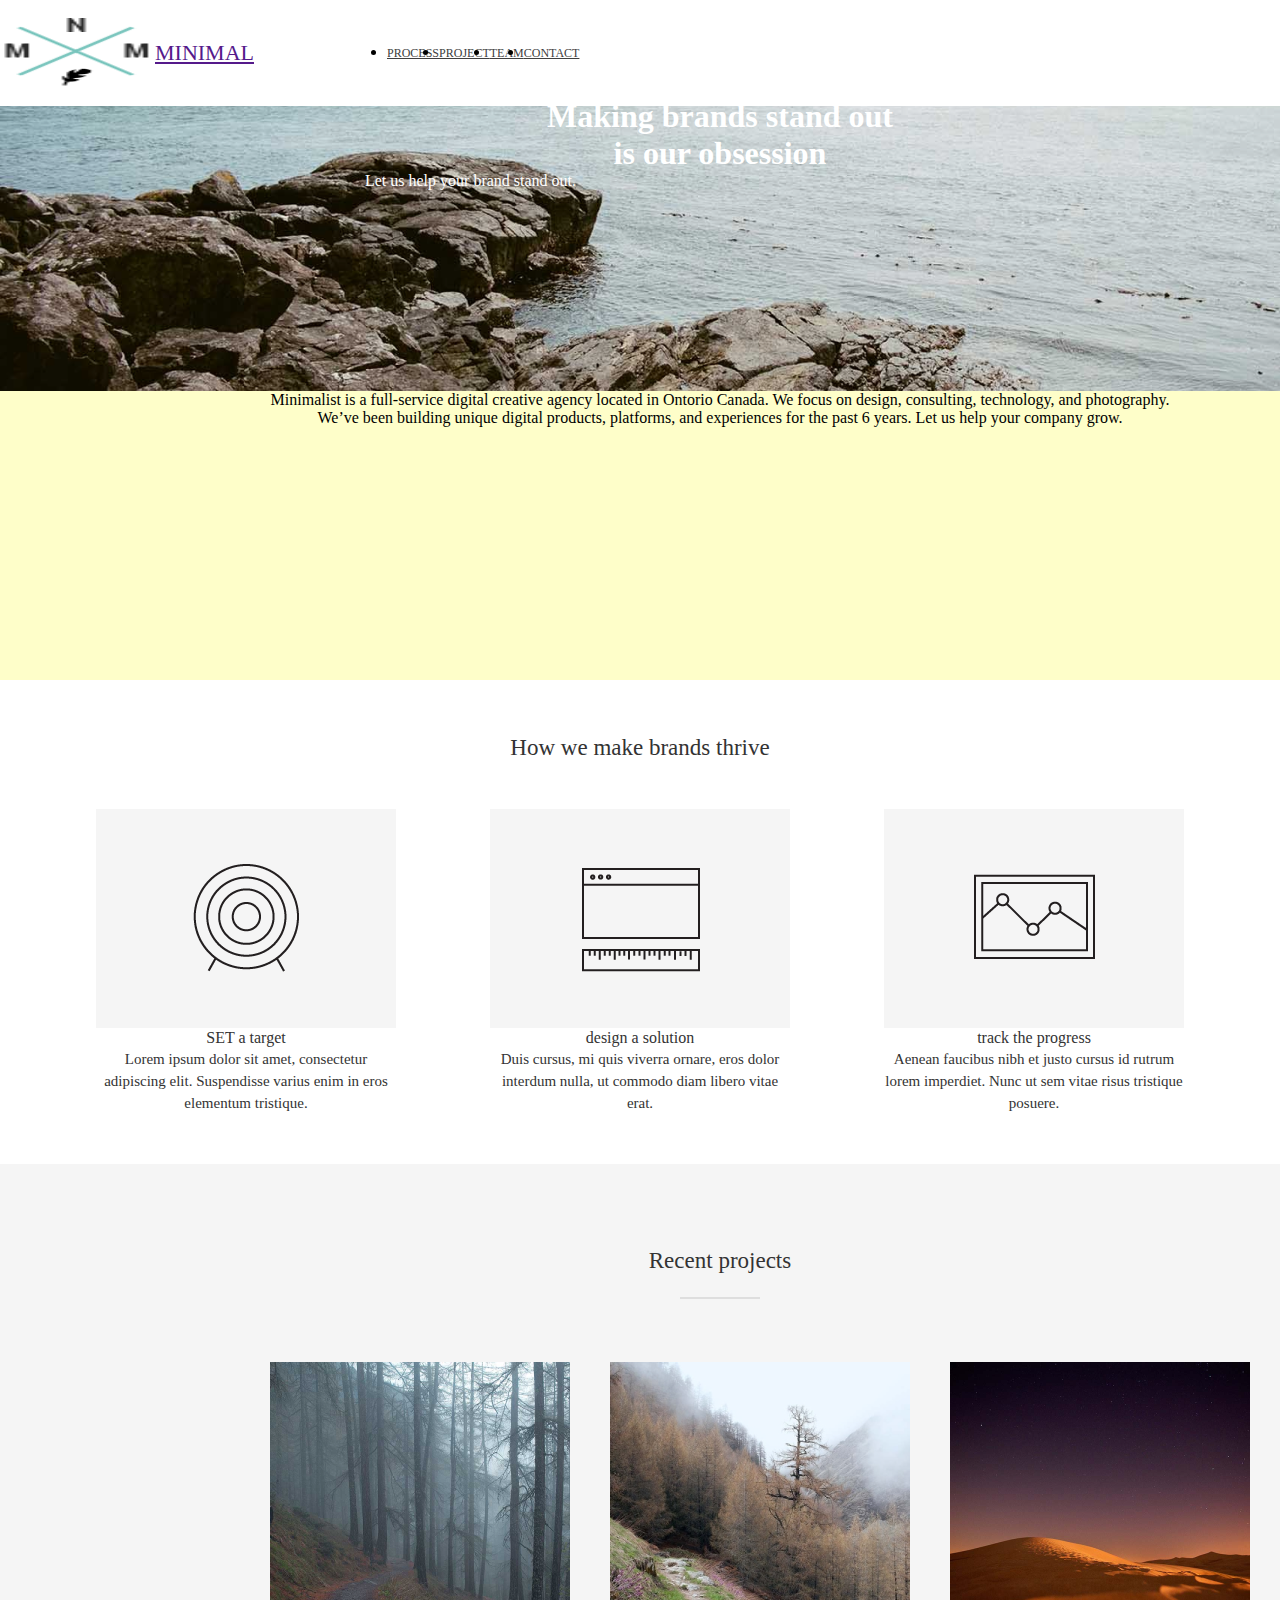
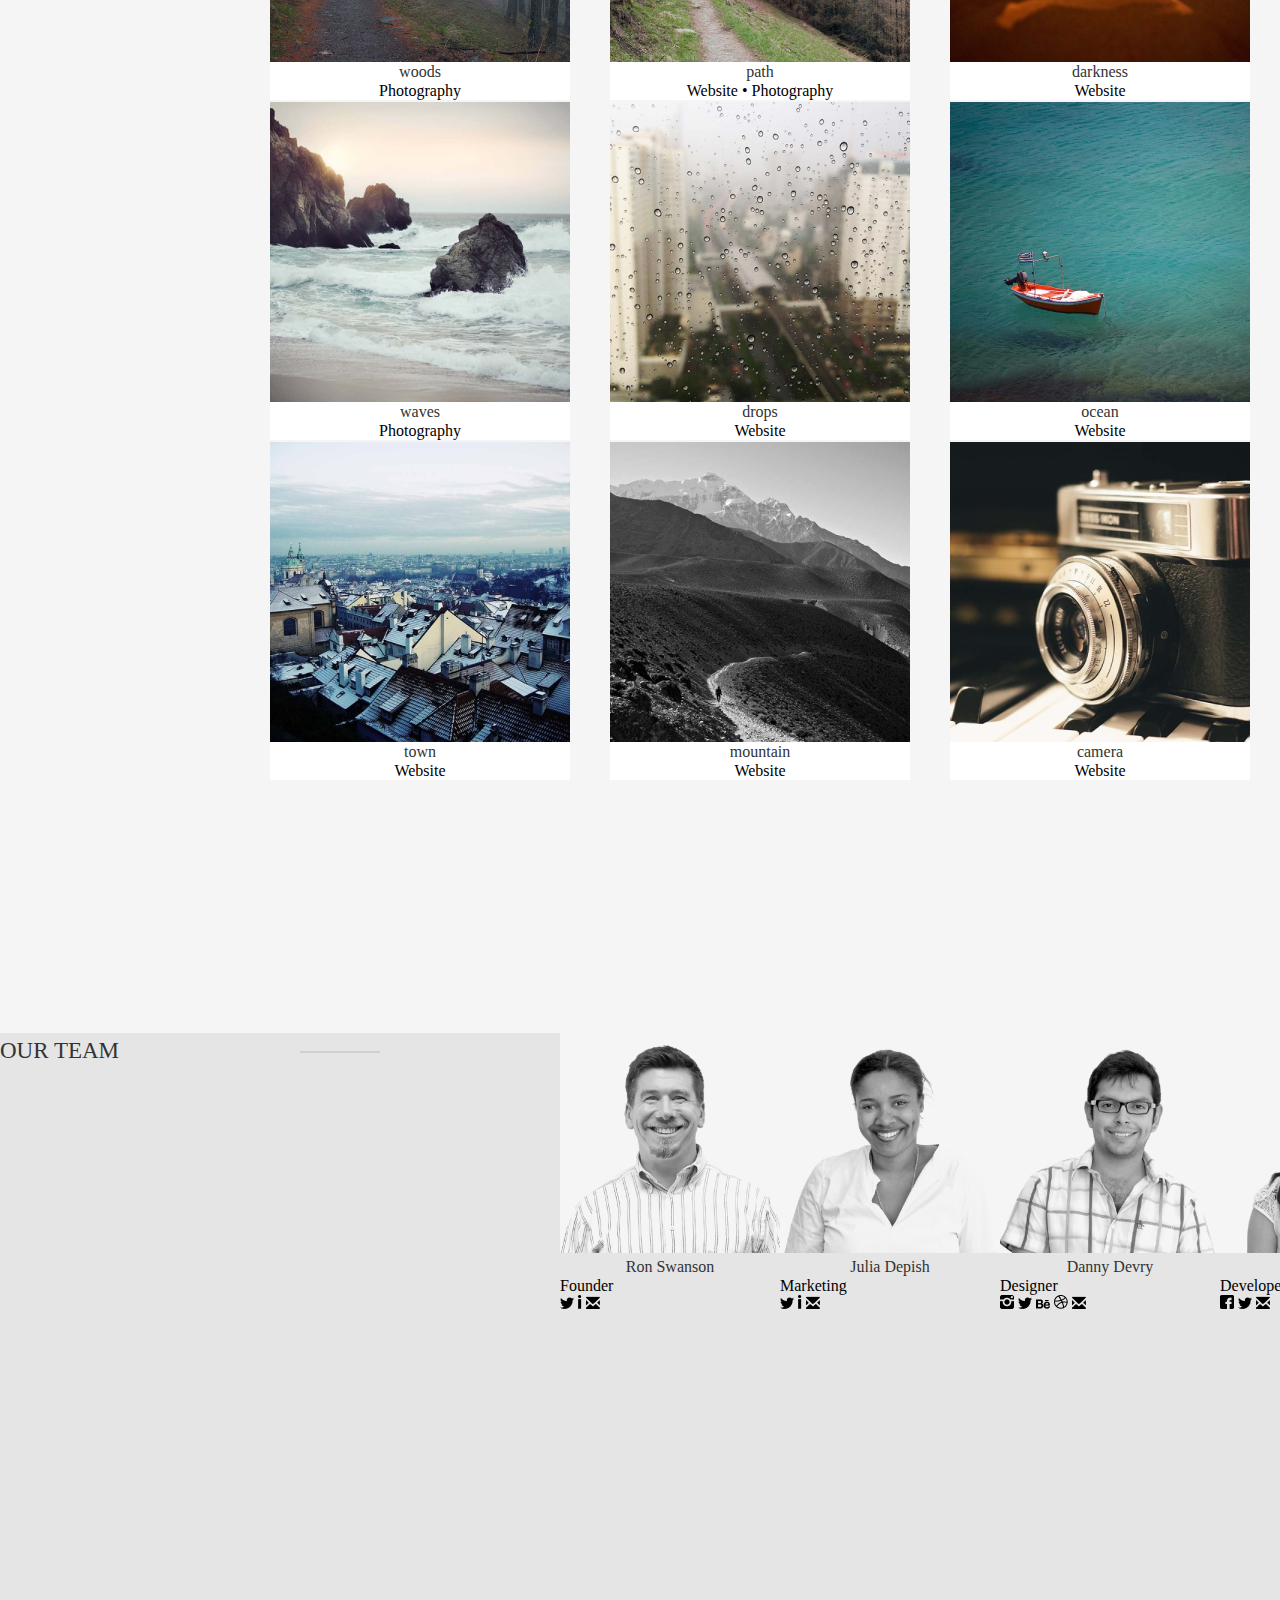
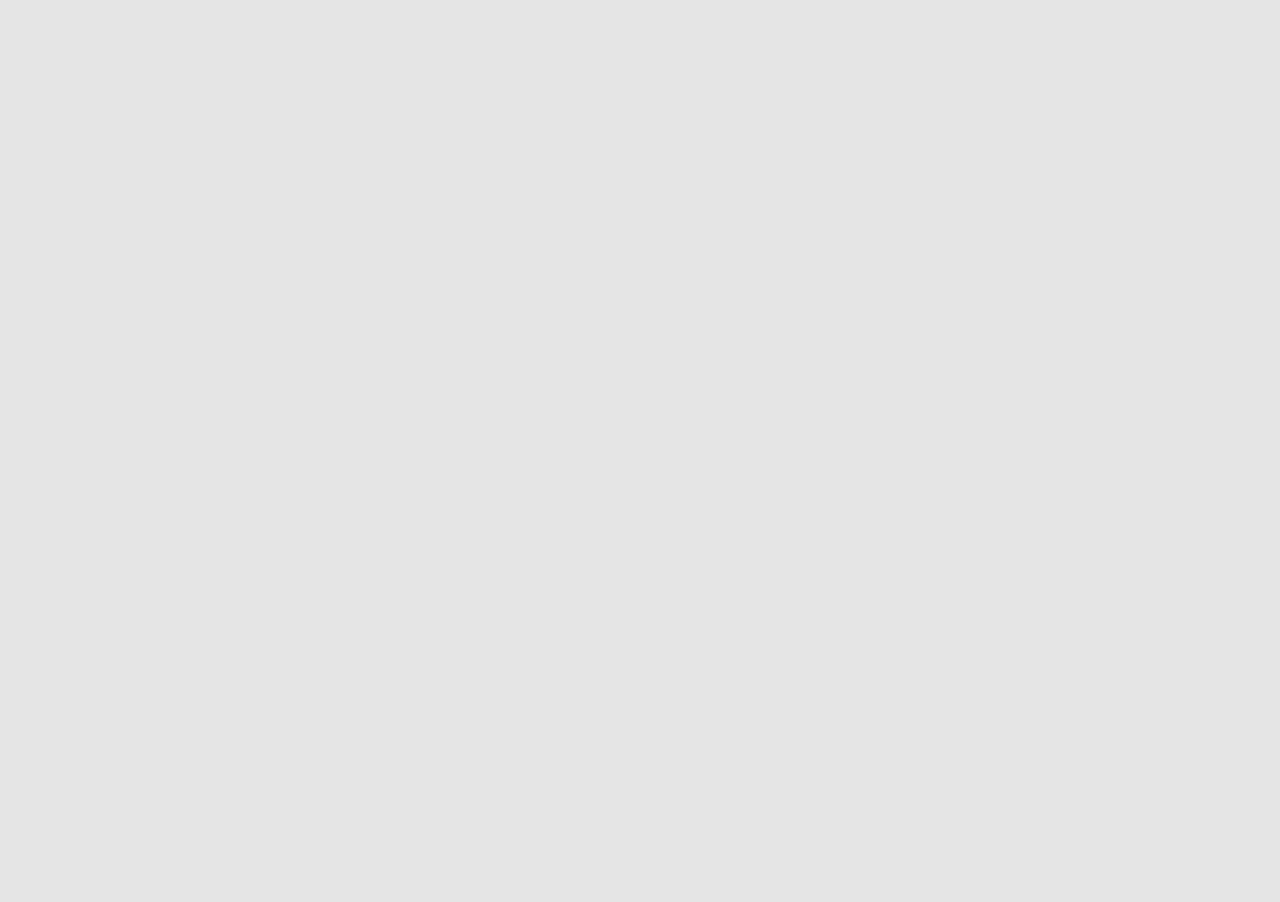
==== index.html @ 154049dd "Мой первый коммит" ====
<!DOCTYPE html>
<html lang="en">

<head>
    <meta charset="UTF-8">
    <meta http-equiv="X-UA-Compatible" content="IE=edge">
    <meta name="viewport" content="width=device-width, initial-scale=1.0">
    <link rel="stylesheet" href="css/style.css">
    <title>MINIMAL</title>
</head>

<body>
    <div class="wrapper">
        <header class="header">
            <div class="header__container container">
                <img src="img/logo.png" alt="logo" class="logo__img">
                <a href="" class="logo__text">
                    MINIMAL
                </a>
                <div class="header__menu menu">
                    <ul class="menu__list">
                        <li class="menu__item">
                            <a href="" class="menu__link">PROCESS</a>
                        </li>
                        <li class="menu__item">
                            <a href="" class="menu__link">PROJECT</a>
                        </li>
                        <li class="menu__item">
                            <a href="" class="menu__link">TEAM</a>
                        </li>
                        <li class="menu__item">
                            <a href="" class="menu__link">CONTACT</a>
                        </li>
                    </ul>
                </div>
            </div>
        </header>
        <!-- <section class="promo">
            <div class="promo__container">
                <h1 class="title">Making brands stand out
                    <br>is our obsession
                </h1>
                <img src="img/main_pic.png" alt="main_pic" class="promo__img">
                <div class="promo_divider"></div>
                <div class="more">
                    Let us help your brand stand out.
                </div>
            </div>
        </section> -->
        <section class="ocean">
            <div class="container">
                <img src="img/main_pic.png" alt="ocean" class="ocean_img">
                <h1 class="ocean_title">Making brands stand out
                    <br>is our obsession</h1>
                <div class="more">
                    Let us help your brand stand out.
                </div>
            </div>
        </section>
        <section class="yellow">
            <div class="yellow_container container">
                <p>
                    <yellow_text>
                        Minimalist is a full-service digital creative agency located in Ontorio Canada. We focus on
                        design, consulting, technology, and photography. We’ve been building unique digital products,
                        platforms, and experiences for the past 6 years. Let us help your company grow.
                    </yellow_text>
                </p>
                <button class="yellow_button">Get in Touch</button>
            </div>
        </section>
        <section class="cooperation">
            <div class="cooperation_container container">
                <h2 class="cooperation_header"> How we make brands thrive</h2>
                <div class="cooperation_wrapper">
                    <div class="cooperation_item">
                        <div class="cooperation_square">
                            <img src="img/screen_2/vector_1.png" alt="1" class="coopeartion_img">
                        </div>
                        <h3 class="cooperation_header">SET a target</h3>
                        <div class="cooperation_descr">Lorem ipsum dolor sit amet, consectetur adipiscing elit.
                            Suspendisse varius enim in eros elementum tristique.</div>
                    </div>
                    <div class="cooperation_item">
                        <div class="cooperation_square">
                            <img src="img/screen_2/vector_2.png" alt="2" class="coopeartion_img">
                        </div>
                        <h3 class="cooperation_header">design a solution</h3>
                        <div class="cooperation_descr">Duis cursus, mi quis viverra ornare, eros dolor interdum nulla,
                            ut commodo diam libero vitae erat.</div>
                    </div>
                    <div class="cooperation_item">
                        <div class="cooperation_square">
                            <img src="img/screen_2/vector_3.png" alt="3" class="coopeartion_img">
                        </div>
                        <h3 class="cooperation_header">track the progress</h3>
                        <div class="cooperation_descr">Aenean faucibus nibh et justo cursus id rutrum lorem imperdiet.
                            Nunc ut sem vitae risus tristique posuere.</div>
                    </div>
                </div>
            </div>
        </section>
        <section class="projects">
            <div class="projects_wrapper">
                <h2 class="projects_h2">Recent projects</h2>
                <div class="projects_divider divider"></div>
                <div class="projects_wrapper_item">
                    <div class="projects_3">
                        <div class="projects_item">
                            <img src="img/screen_3/pic1.png" alt="1" class="projects_img">
                            <div class="projects_text">
                                <h3 class="projects_header">woods</h3>
                                <div class="projects_descr">Photography</div>
                            </div>
                        </div>
                        <div class="projects_item">
                            <img src="img/screen_3/pic2.png" alt="2" class="projects_img">
                            <div class="projects_text">
                                <h3 class="projects_header">path</h3>
                                <div class="projects_descr">Website • Photography</div>
                            </div>
                        </div>
                        <div class="projects_item">
                            <img src="img/screen_3/pic3.png" alt="3" class="projects_img">
                            <div class="projects_text">
                                <h3 class="projects_header">darkness</h3>
                                <div class="projects_descr">Website</div>
                            </div>
                        </div>
                    </div>
                    <div class="projects_3">
                        <div class="projects_item">
                            <img src="img/screen_3/pic4.png" alt="4" class="projects_img">
                            <div class="projects_text">
                                <h3 class="projects_header">waves</h3>
                                <div class="projects_descr">Photography</div>
                            </div>
                        </div>
                        <div class="projects_item">
                            <img src="img/screen_3/pic5.png" alt="5" class="projects_img">
                            <div class="projects_text">
                                <h3 class="projects_header">drops</h3>
                                <div class="projects_descr">Website</div>
                            </div>
                        </div>
                        <div class="projects_item">
                            <img src="img/screen_3/pic6.png" alt="6" class="projects_img">
                            <div class="projects_text">
                                <h3 class="projects_header">ocean</h3>
                                <div class="projects_descr">Website</div>
                            </div>
                        </div>
                    </div>
                    <div class="projects_3">
                        <div class="projects_item">
                            <img src="img/screen_3/pic7.png" alt="7" class="projects_img">
                            <div class="projects_text">
                                <h3 class="projects_header">town</h3>
                                <div class="projects_descr">Website</div>
                            </div>
                        </div>
                        <div class="projects_item">
                            <img src="img/screen_3/pic8.png" alt="8" class="projects_img">
                            <div class="projects_text">
                                <h3 class="projects_header">mountain</h3>
                                <div class="projects_descr">Website</div>
                            </div>
                        </div>
                        <div class="projects_item">
                            <img src="img/screen_3/pic9.png" alt="9" class="projects_img">
                            <div class="projects_text">
                                <h3 class="projects_header">camera</h3>
                                <div class="projects_descr">Website</div>
                            </div>
                        </div>
                    </div>
                </div>
            </div>
        </section>
        <section class="team">
            <div class="team_wrapper">
                <h2 class="team_h2">OUR TEAM</h2>
                <div class="team_divider divider"></div>
                <div class="team_item">
                    <img src="img/screen_4/photo1.png" alt="man_1" class="team_img">
                    <h3 class="team_h3">Ron Swanson</h3>
                    <div class="team_text">Founder</div>
                    <div class="team_group_icons">
                        <img src="icons/photo_icon/photo_1_2/Vector1.png" alt="twitter" class="team_icons">
                        <img src="icons/photo_icon/photo_1_2/Vector2.png" alt="in" class="team_icons">
                        <img src="icons/photo_icon/photo_1_2/Vector3.png" alt="mail" class="team_icons">
                    </div>
                </div>
                <div class="team_item">
                    <img src="img/screen_4/photo2.png" alt="woman_1" class="team_img">
                    <h3 class="team_h3">Julia Depish</h3>
                    <div class="team_text">Marketing</div>
                    <div class="team_group_icons">
                        <img src="icons/photo_icon/photo_1_2/Vector1.png" alt="twitter" class="team_icons">
                        <img src="icons/photo_icon/photo_1_2/Vector2.png" alt="index" class="team_icons">
                        <img src="icons/photo_icon/photo_1_2/Vector3.png" alt="mail" class="team_icons">
                    </div>
                </div>
                <div class="team_item">
                    <img src="img/screen_4/photo3.png" alt="man_2" class="team_img">
                    <h3 class="team_h3">Danny Devry</h3>
                    <div class="team_text">Designer</div>
                    <div class="team_group_icons">
                        <img src="icons/photo_icon/photo_3/vec_1.png" alt="insta" class="team_icons">
                        <img src="icons/photo_icon/photo_3/vec_2.png" alt="twitter" class="team_icons">
                        <img src="icons/photo_icon/photo_3/vec_3.png" alt="be" class="team_icons">
                        <img src="icons/photo_icon/photo_3/vec_4.png" alt="ball" class="team_icons">
                        <img src="icons/photo_icon/photo_3/vec_5.png" alt="mail" class="team_icons">
                    </div>
                </div>
                <div class="team_item">
                    <img src="img/screen_4/photo4.png" alt="woman_2
                    " class="team_img">
                    <h3 class="team_h3">Lisa Smith</h3>
                    <div class="team_text">Developer</div>
                    <div class="team_group_icons">
                        <img src="icons/photo_icon/photo_4/V_1.png" alt="fb" class="team_icons">
                        <img src="icons/photo_icon/photo_4/V_2.png" alt="twitter" class="team_icons">
                        <img src="icons/photo_icon/photo_4/V_3.png" alt="mail" class="team_icons">
                    </div>
                </div>
            </div>
        </section>
    </div>
</body>

</html>
---- css/style.css ----
* {
    box-sizing: border-box;
    margin: 0;
    padding: 0;
}


h2 {
    color: #333333;
    font-family: Montserrat;
    font-size: 23px;
    font-weight: 400;
    line-height: 36px;
    letter-spacing: 0em;
    text-align: center;

}

h3 {
    color: #333333;
    font-family: Montserrat;
    font-size: 16px;
    font-weight: 400;
    line-height: 20px;
    letter-spacing: 0em;
    text-align: center;

}


/* ------------------------------------ */
.wrapper {
    min-height: 100%;
    overflow: hidden;
    /* display: flex;
    flex-direction: column; */
}

/* ------------------------------------------- */

/* --------------------------------Навигация----------------- */
.header {
    position: absolute;
    width: 100%;
    top: 0;
    left: 0;
    z-index: 50;
}

.header__container {
    display: flex;
    min-height: 106px;
    align-items: center;
    background-color: #FFFFFF;
}

.header__logo {
    font-size: 22px;
    font-weight: 400;
    font-family: 'Oswald';
    color: inherit;

}

.header__menu {
    margin: 0px 0px 0px 133px;
}

@media (max-width: 992px) {
    .header__menu {
        margin: 0px 0px 0px 80px;
    }
}

@media (max-width: 767px) {
    .header__menu {
        margin: 0px 0px 0px 40px;
    }
}

.menu__item :not(:last-child) {
    margin: 0px 21px 0px 0px;
}

.menu__list {
    display: flex;
    text-decoration: none;
    flex-wrap: wrap;
}

.menu__link {
    color: #404040;
    font-family: Montserrat;
    font-size: 12px;
    font-weight: 400;
    line-height: 20px;
}



.logo__img {
    height: 70px;
    width: 155px;
    left: 0px;
    top: 0px;
    border-radius: 0px;
}

.logo__text {
    font-family: Oswald;
    font-size: 22px;
    font-weight: 400;
    line-height: 38px;
}

/* ------------------------PROMO-----HEADER------------------------ */


.ocean {
    position: relative;
    width: 1440px;
    height: 391px;
    text-align: center;
    color: white;
}


.ocean_title {
    position: absolute;
    text-align: center;
}

.more {
    position: absolute;
    text-align: center;
    color: #FFFFFF;
    height: 20px;
    width: 225px;
    left: 358px;
    top: 172px;



}

h1 {
    position: absolute;
    color: #FFFFFF;
    height: 195px;
    width: 940px;
    left: 250px;
    top: 98px;
    border-radius: 0px;



}

/* --------------------YELLOW CONTAINER------------------- */

.yellow {
    position: relative;
    display: inline-block;
    background-color: #FEFEC9;
    text-align: center;
    width: 1440px;
    height: 289px;
    /* margin: 0 auto; */
}

.yellow_container {
    position: relative;
    display: inline-block;
    height: 75px;
    width: 940px;
    left: 0px;
    top: 0px;


}

.yellow_text {
    position: absolute;
    font-family: Vollkorn;
    font-size: 18px;
    font-weight: 400;
    line-height: 25px;
    letter-spacing: 0em;
    justify-content: center;
    align-items: center;
    text-align: center;
    margin: 60px 250px 154px 250px;
}

.yellow_button {
    position: absolute;
    color: #47474F;
    border: 1px solid black;
    font-family: Vollkorn;
    font-size: 16px;
    font-weight: 400;
    line-height: 20px;
    letter-spacing: 0em;
    text-align: center;
    justify-content: center;
    margin: 188px 674px 81px 685px;
}

/* -----------------COOPERATION----------------------- */

.cooperation {
    min-height: 368px;
    width: 100%;
    padding: 50px 96px;

}

.cooperation .cooperation_wrapper {
    margin-top: 43px;
    display: flex;
    justify-content: space-between;
}



.cooperation .cooperation_wrapper .cooperation_item {
    width: 300px;
}

.cooperation .cooperation_wrapper .cooperation_item .cooperation_square {
    display: flex;
    justify-content: center;
    align-items: center;
    margin: 0 auto;
    background: #F5F5F5;
    width: 300px;
    height: 219px;
    border-radius: 0%;
}

.cooperation .cooperation_wrapper .cooperation_item .cooperation_descr {
    color: #333333;
    font-family: Vollkorn;
    font-size: 15px;
    font-weight: 400;
    line-height: 22px;
    letter-spacing: 0em;
    text-align: center;
}

/* ---------------------------Projects---------------------- */

.projects {
    min-height: 1469px;
    width: 1440px;
    overflow: hidden;
    background: #F5F5F5;

}

.projects .projects_wrapper {
    display: flex;
    flex-direction: column;
    justify-content: space-between;
    margin: 79px 250px 89px 250px;

}

.projects .projects_wrapper .projects_h2 {
    display: flex;
    align-self: center;

    margin: 0px auto;
}

.projects .projects_wrapper .projects_divider,
.team .team_wrapper .team_divider {
    width: 80px;
    height: 2px;
    background: #00000017;
    margin: 43px auto;
    margin-top: 18px;
}

.projects .projects_wrapper .projects_wrapper_item .projects_3 {
    display: flex;
    justify-content: space-between;

}

.projects .projects_wrapper .projects_wrapper_item .projects_3 .projects_item {
    width: 300px;
    height: 300px;
    display: flex;
    flex-direction: column;
    text-align: center;
    margin: 20px;
}

.projects .projects_wrapper .projects_item .projects_text {
    background-color: #FFFFFF;
}

/* ----------------------TEAM--------------------------- */
.team {
    min-height: 1469px;
    width: 1440px;
    overflow: hidden;
    background: #E5E5E5;
}

.team .team_wrapper {
    display: flex;
    justify-content: space-around;
    overflow: hidden;

}

.team .team_wrapper .team_item {
    display: block;

}

.team_img {
    width: 220px;
    height: 220px;
}

.team_group_icons {
    display: block;
    

}
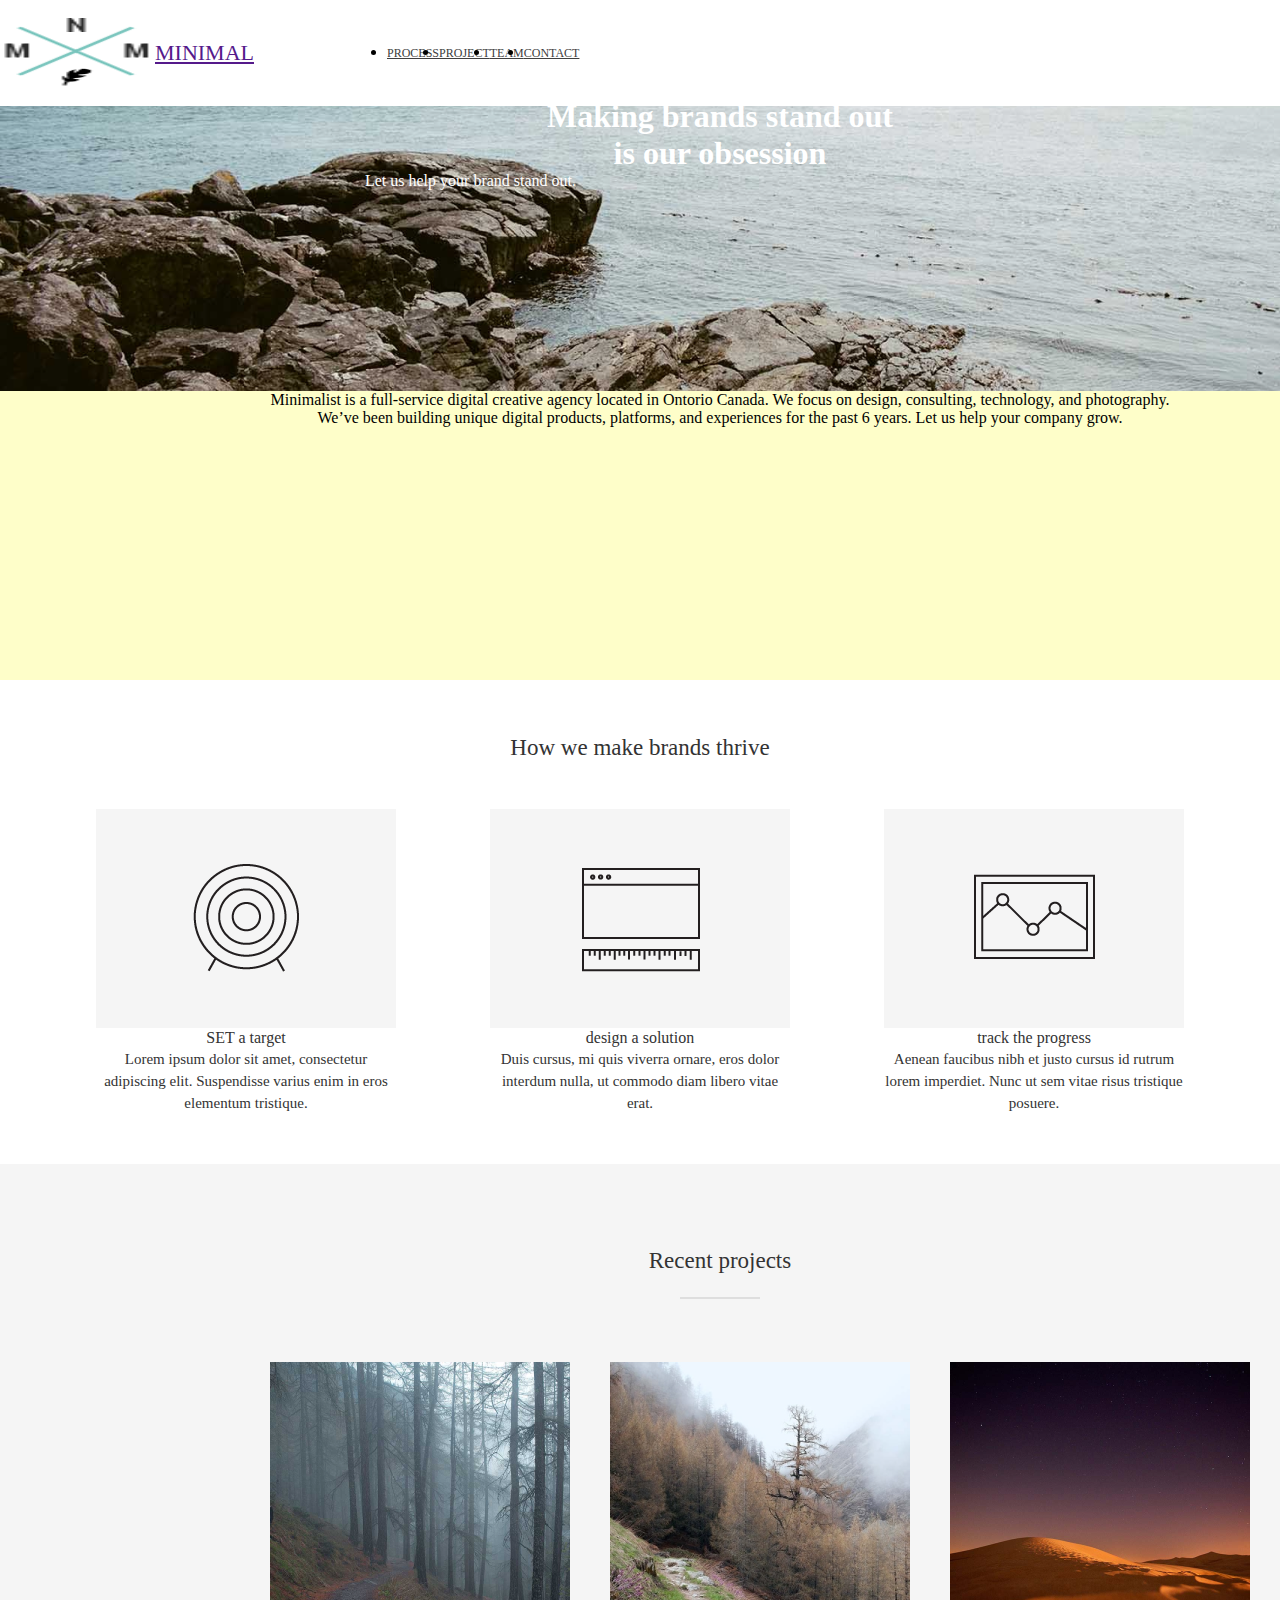
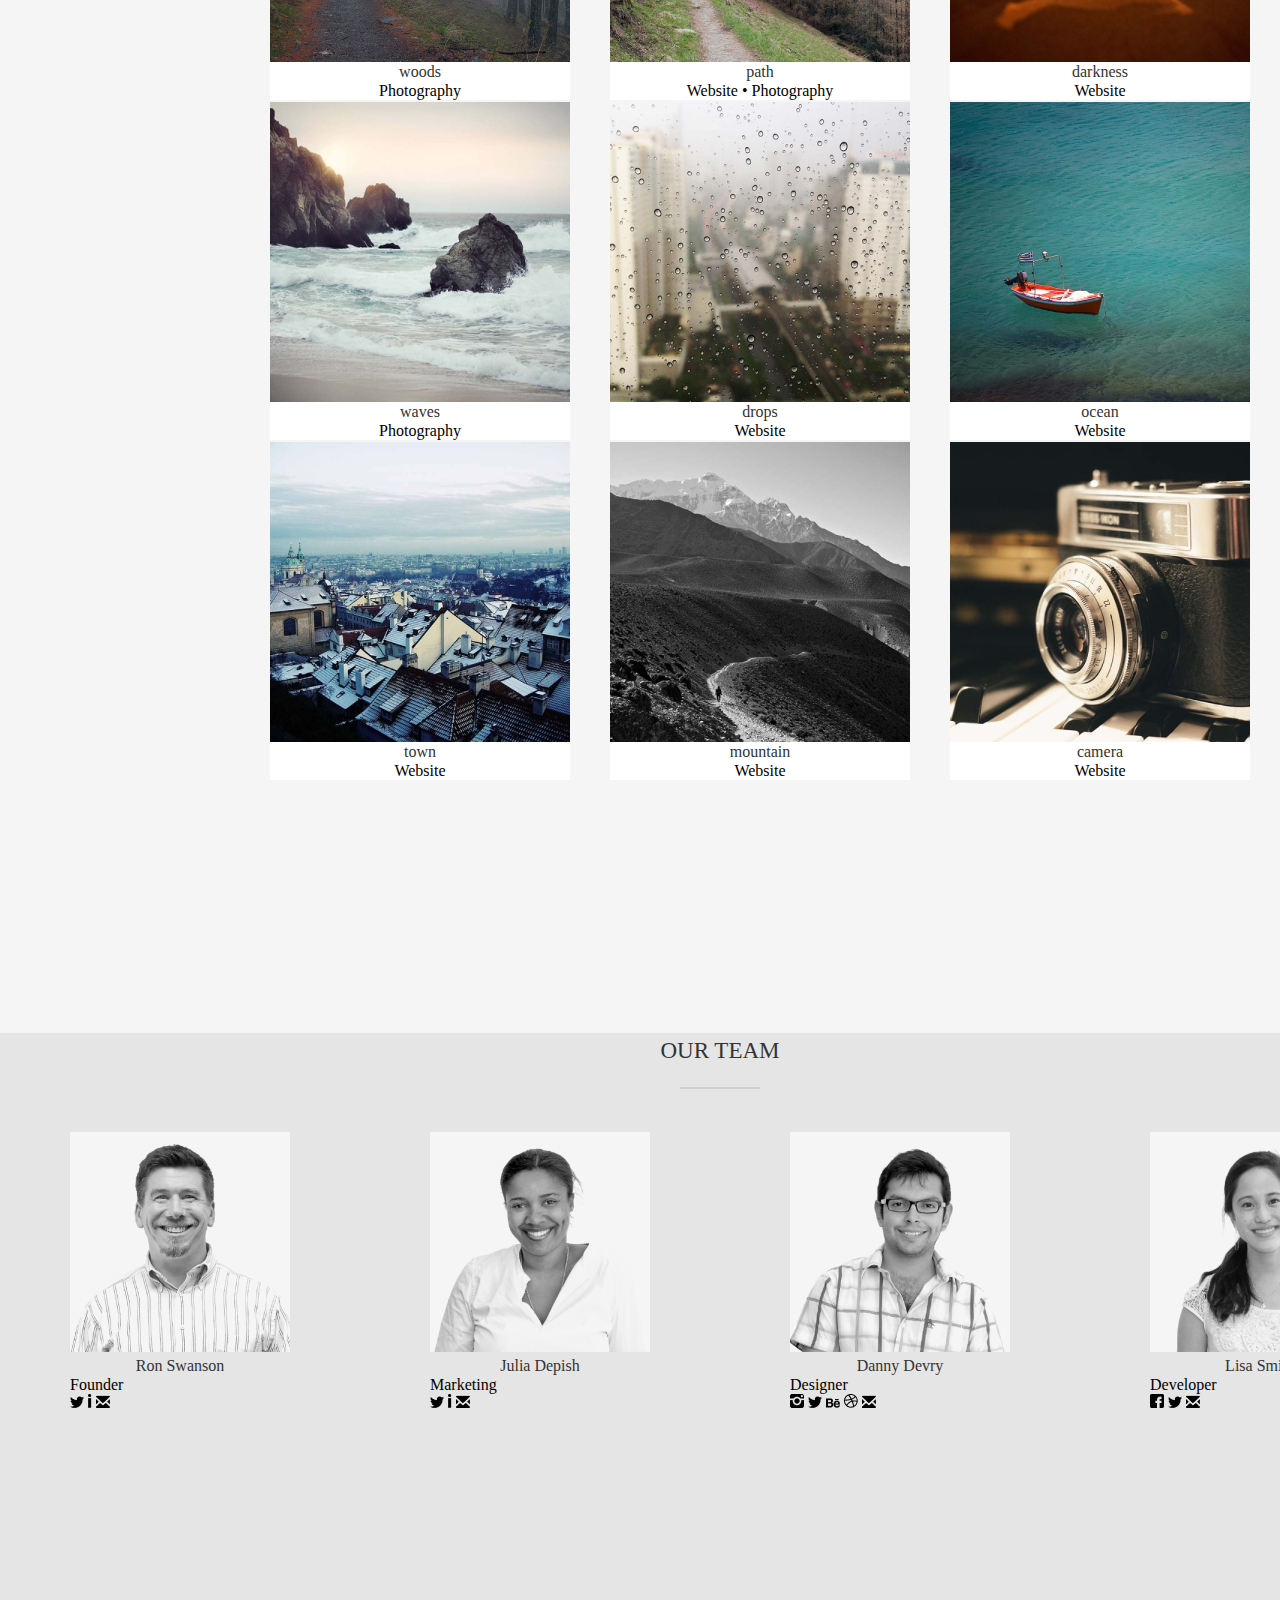
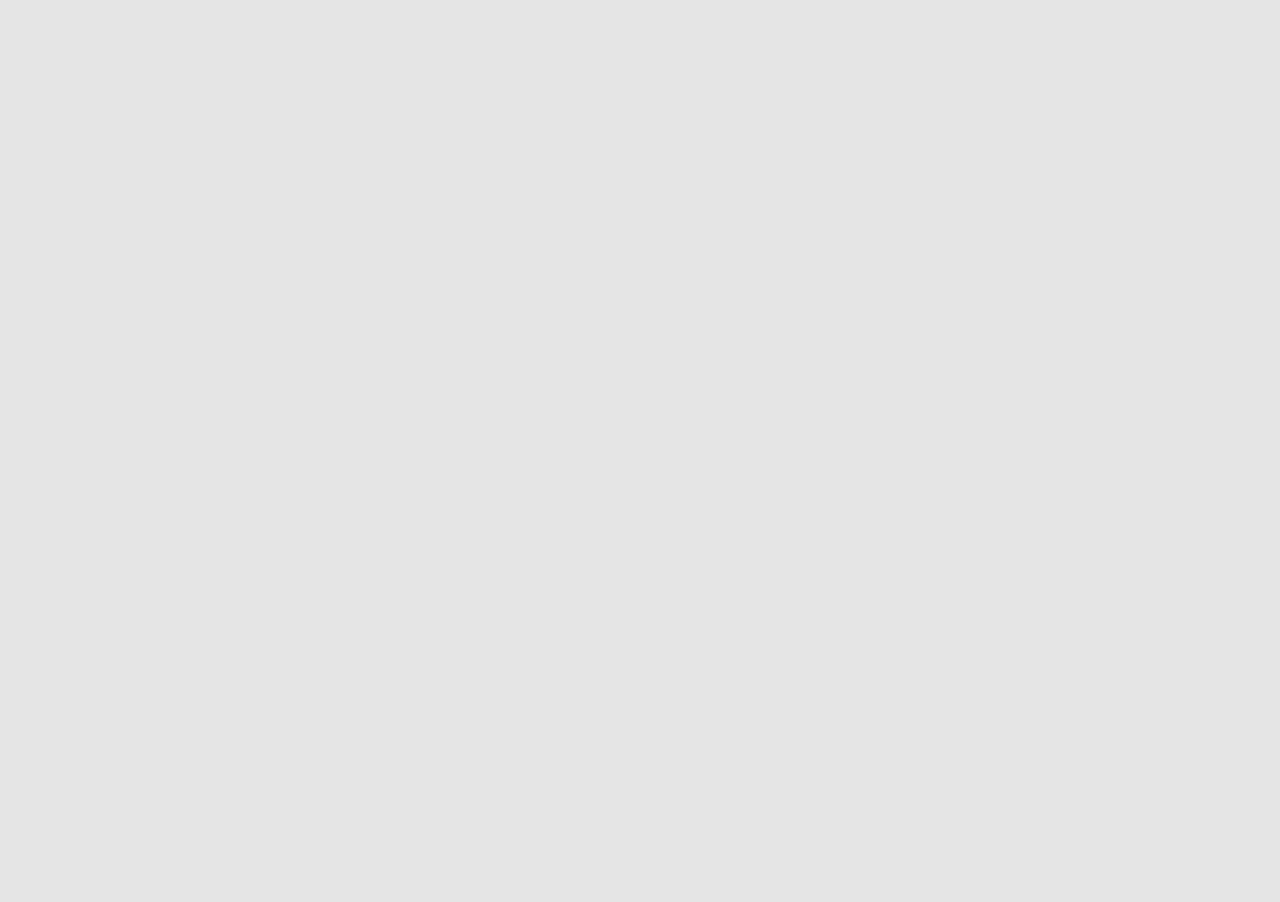
==== commit 4221ad93: "Добавила изменения" ====
--- a/index.html
+++ b/index.html
@@ -181,47 +181,49 @@
             <div class="team_wrapper">
                 <h2 class="team_h2">OUR TEAM</h2>
                 <div class="team_divider divider"></div>
-                <div class="team_item">
-                    <img src="img/screen_4/photo1.png" alt="man_1" class="team_img">
-                    <h3 class="team_h3">Ron Swanson</h3>
-                    <div class="team_text">Founder</div>
-                    <div class="team_group_icons">
-                        <img src="icons/photo_icon/photo_1_2/Vector1.png" alt="twitter" class="team_icons">
-                        <img src="icons/photo_icon/photo_1_2/Vector2.png" alt="in" class="team_icons">
-                        <img src="icons/photo_icon/photo_1_2/Vector3.png" alt="mail" class="team_icons">
-                    </div>
-                </div>
-                <div class="team_item">
-                    <img src="img/screen_4/photo2.png" alt="woman_1" class="team_img">
-                    <h3 class="team_h3">Julia Depish</h3>
-                    <div class="team_text">Marketing</div>
-                    <div class="team_group_icons">
-                        <img src="icons/photo_icon/photo_1_2/Vector1.png" alt="twitter" class="team_icons">
-                        <img src="icons/photo_icon/photo_1_2/Vector2.png" alt="index" class="team_icons">
-                        <img src="icons/photo_icon/photo_1_2/Vector3.png" alt="mail" class="team_icons">
-                    </div>
-                </div>
-                <div class="team_item">
-                    <img src="img/screen_4/photo3.png" alt="man_2" class="team_img">
-                    <h3 class="team_h3">Danny Devry</h3>
-                    <div class="team_text">Designer</div>
-                    <div class="team_group_icons">
-                        <img src="icons/photo_icon/photo_3/vec_1.png" alt="insta" class="team_icons">
-                        <img src="icons/photo_icon/photo_3/vec_2.png" alt="twitter" class="team_icons">
-                        <img src="icons/photo_icon/photo_3/vec_3.png" alt="be" class="team_icons">
-                        <img src="icons/photo_icon/photo_3/vec_4.png" alt="ball" class="team_icons">
-                        <img src="icons/photo_icon/photo_3/vec_5.png" alt="mail" class="team_icons">
-                    </div>
-                </div>
-                <div class="team_item">
-                    <img src="img/screen_4/photo4.png" alt="woman_2
-                    " class="team_img">
-                    <h3 class="team_h3">Lisa Smith</h3>
-                    <div class="team_text">Developer</div>
-                    <div class="team_group_icons">
-                        <img src="icons/photo_icon/photo_4/V_1.png" alt="fb" class="team_icons">
-                        <img src="icons/photo_icon/photo_4/V_2.png" alt="twitter" class="team_icons">
-                        <img src="icons/photo_icon/photo_4/V_3.png" alt="mail" class="team_icons">
+                <div class="team_item_group">
+                    <div class="team_item">
+                        <img src="img/screen_4/photo1.png" alt="man_1" class="team_img">
+                        <h3 class="team_h3">Ron Swanson</h3>
+                        <div class="team_text">Founder</div>
+                        <div class="team_group_icons">
+                            <img src="icons/photo_icon/photo_1_2/Vector1.png" alt="twitter" class="team_icons">
+                            <img src="icons/photo_icon/photo_1_2/Vector2.png" alt="in" class="team_icons">
+                            <img src="icons/photo_icon/photo_1_2/Vector3.png" alt="mail" class="team_icons">
+                        </div>
+                    </div>
+                    <div class="team_item">
+                        <img src="img/screen_4/photo2.png" alt="woman_1" class="team_img">
+                        <h3 class="team_h3">Julia Depish</h3>
+                        <div class="team_text">Marketing</div>
+                        <div class="team_group_icons">
+                            <img src="icons/photo_icon/photo_1_2/Vector1.png" alt="twitter" class="team_icons">
+                            <img src="icons/photo_icon/photo_1_2/Vector2.png" alt="index" class="team_icons">
+                            <img src="icons/photo_icon/photo_1_2/Vector3.png" alt="mail" class="team_icons">
+                        </div>
+                    </div>
+                    <div class="team_item">
+                        <img src="img/screen_4/photo3.png" alt="man_2" class="team_img">
+                        <h3 class="team_h3">Danny Devry</h3>
+                        <div class="team_text">Designer</div>
+                        <div class="team_group_icons">
+                            <img src="icons/photo_icon/photo_3/vec_1.png" alt="insta" class="team_icons">
+                            <img src="icons/photo_icon/photo_3/vec_2.png" alt="twitter" class="team_icons">
+                            <img src="icons/photo_icon/photo_3/vec_3.png" alt="be" class="team_icons">
+                            <img src="icons/photo_icon/photo_3/vec_4.png" alt="ball" class="team_icons">
+                            <img src="icons/photo_icon/photo_3/vec_5.png" alt="mail" class="team_icons">
+                        </div>
+                    </div>
+                    <div class="team_item">
+                        <img src="img/screen_4/photo4.png" alt="woman_2
+                        " class="team_img">
+                        <h3 class="team_h3">Lisa Smith</h3>
+                        <div class="team_text">Developer</div>
+                        <div class="team_group_icons">
+                            <img src="icons/photo_icon/photo_4/V_1.png" alt="fb" class="team_icons">
+                            <img src="icons/photo_icon/photo_4/V_2.png" alt="twitter" class="team_icons">
+                            <img src="icons/photo_icon/photo_4/V_3.png" alt="mail" class="team_icons">
+                        </div>
                     </div>
                 </div>
             </div>
--- a/css/style.css
+++ b/css/style.css
@@ -311,6 +311,7 @@
 
 .team .team_wrapper {
     display: flex;
+    flex-direction: column;
     justify-content: space-around;
     overflow: hidden;
 
@@ -319,6 +320,12 @@
 .team .team_wrapper .team_item {
     display: block;
 
+}
+
+.team .team_wrapper .team_item_group {
+    display: flex;
+    justify-content: space-around;
+    width: 100%;
 }
 
 .team_img {
@@ -328,6 +335,11 @@
 
 .team_group_icons {
     display: block;
-    
-
+
+
+}
+
+.team .team_wrapper .team_h2 {
+    display: flex;
+    flex-direction: column;
 }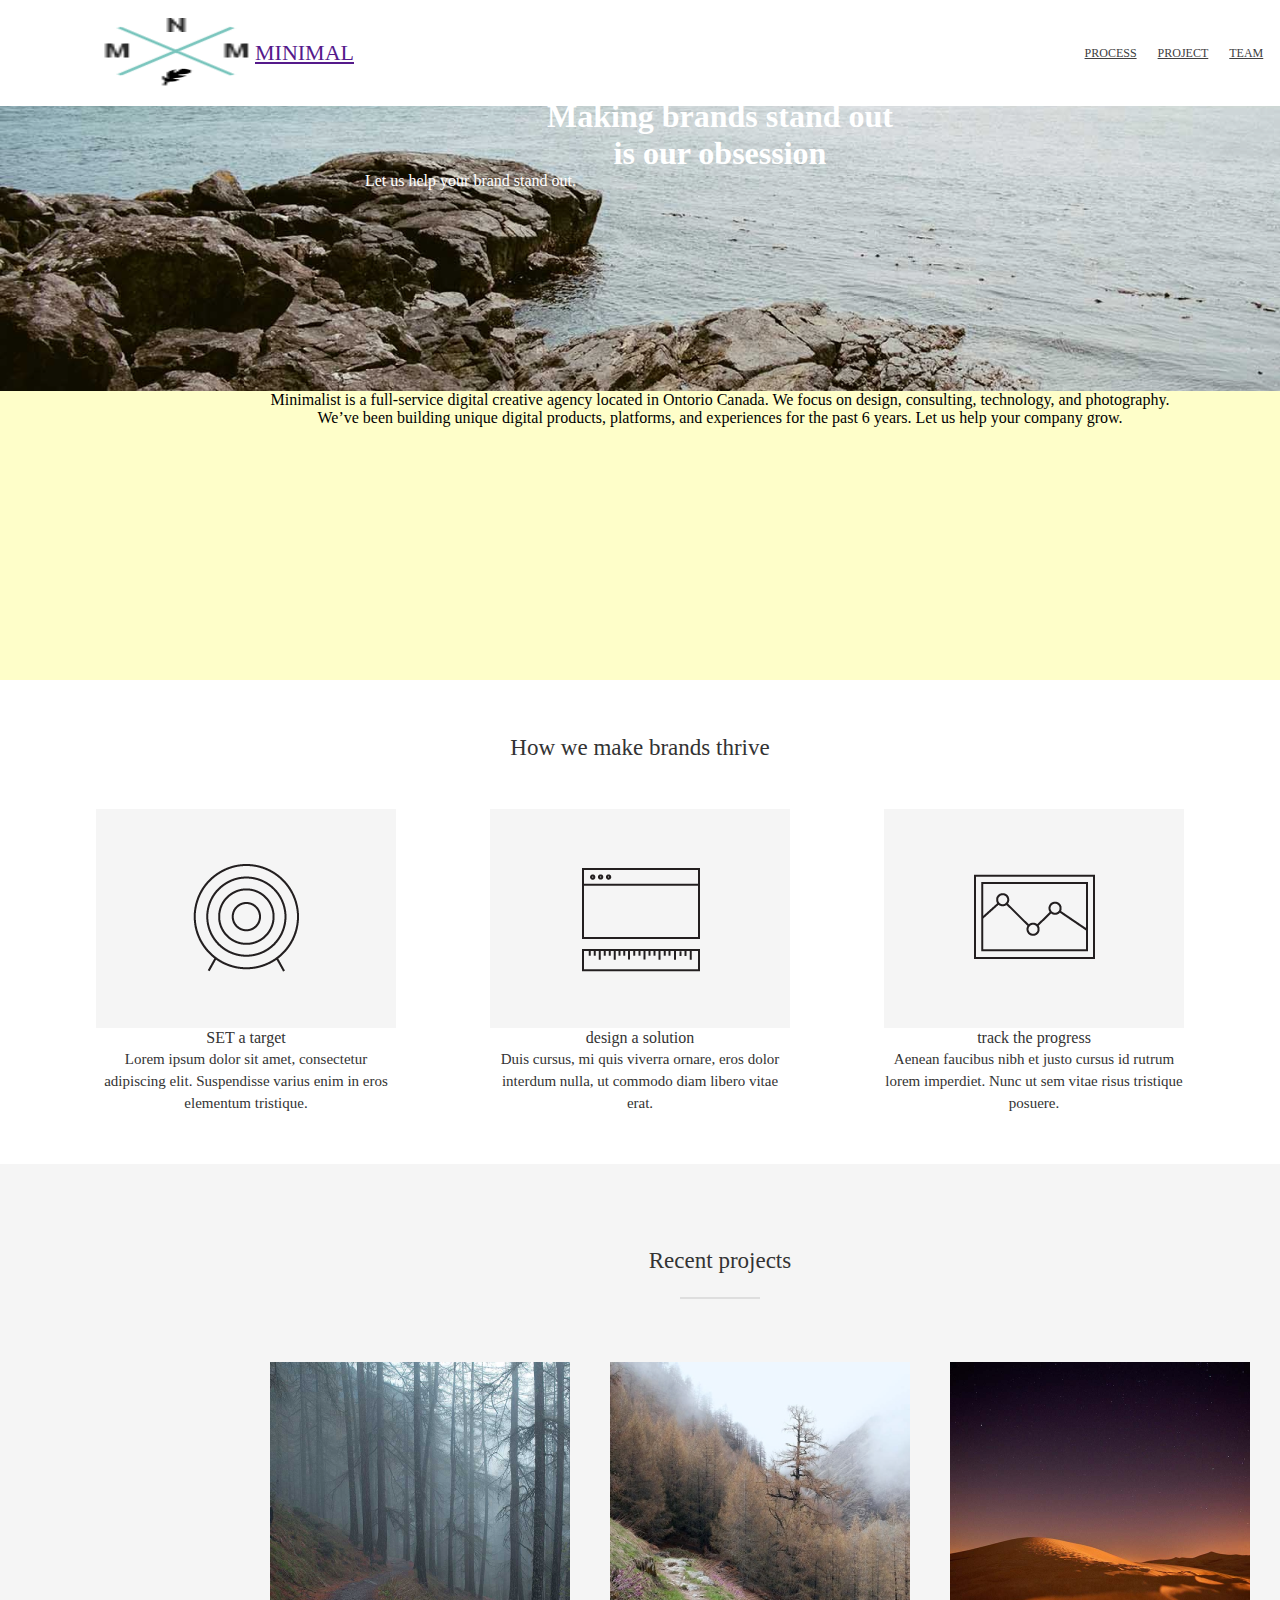
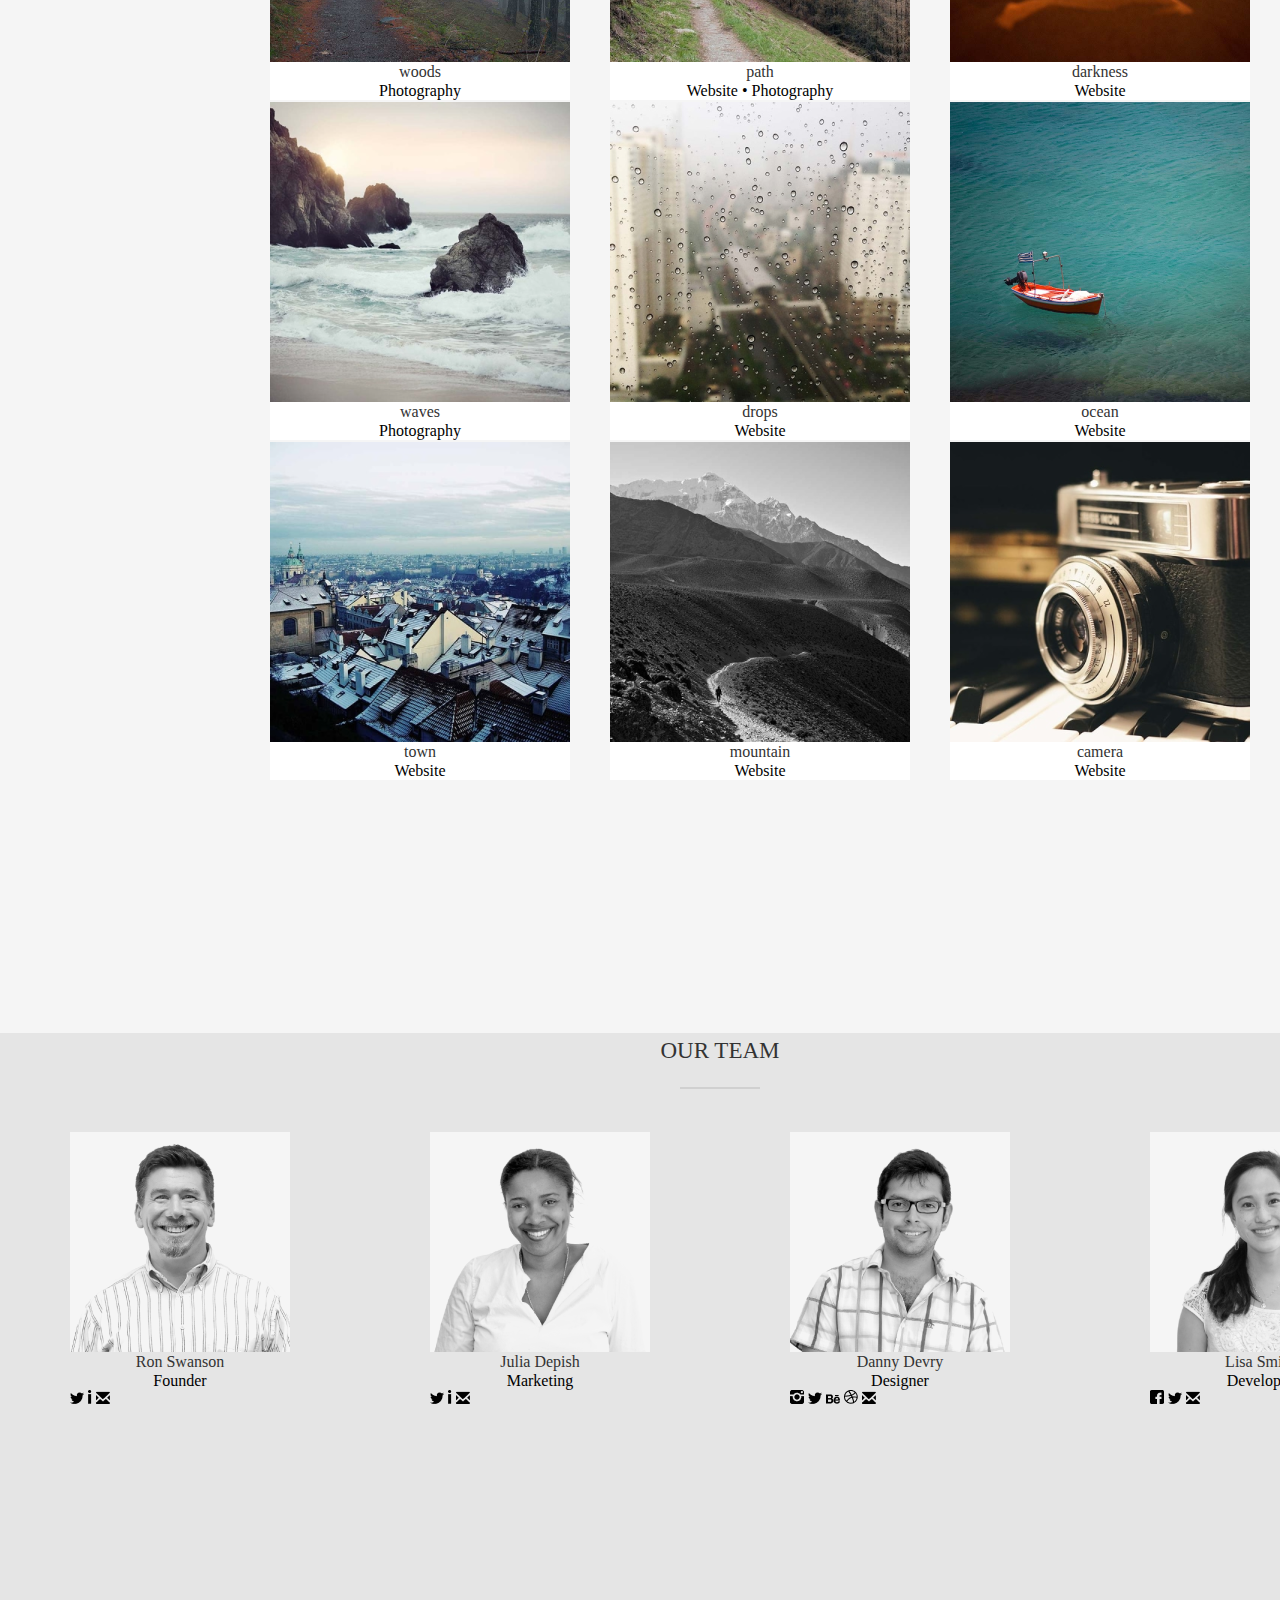
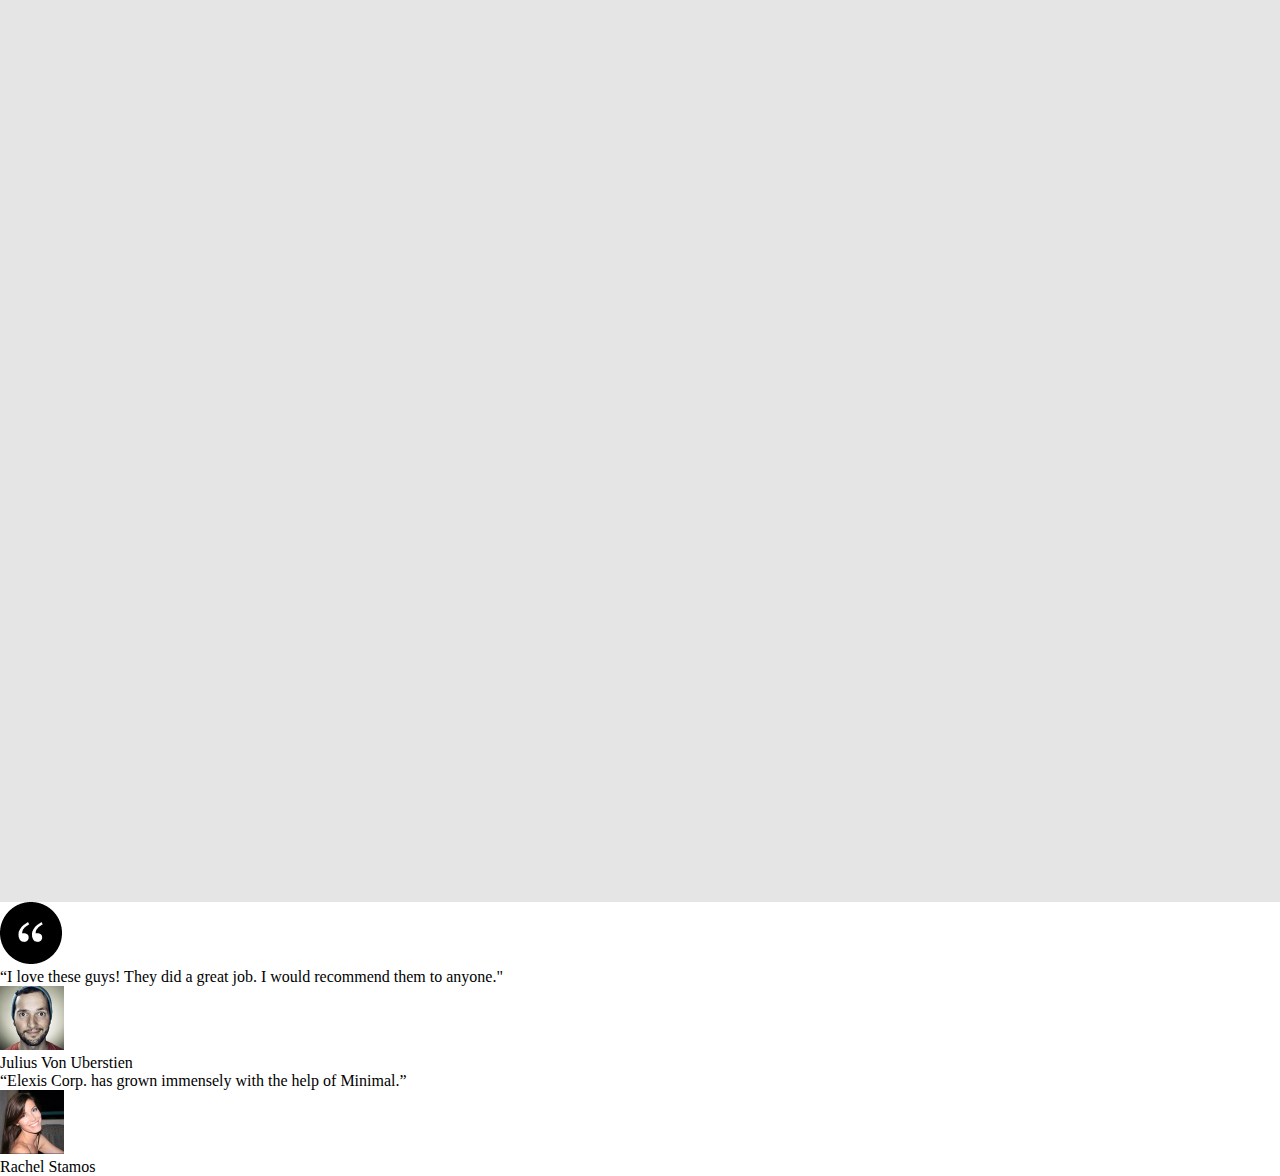
==== commit 385f1b25: "еще обновления" ====
--- a/index.html
+++ b/index.html
@@ -228,6 +228,25 @@
                 </div>
             </div>
         </section>
+        <section class="feedback">
+            <div class="feedback_wrapper">
+                <img src="img/screen_5/icon_scr_5.png" alt="comma" class="feedback_icon">
+                <div class="feedback_item">
+                    <div class="feedback_block">
+                        <p class="feedback_text">“I love these guys! They did a great job. I would recommend them to
+                            anyone."</p>
+                        <img src="img/screen_5/man_scr5.png" alt="man" class="feedback_photo">
+                        <p class="feedback_name">Julius Von Uberstien</p>
+                    </div>
+                    <div class="feedback_divider"></div>
+                    <div class="feedback_block">
+                        <p class="feedback_text">“Elexis Corp. has grown immensely with the help of Minimal.”</p>
+                        <img src="img/screen_5/woman_scr5.png" alt="woman" class="feedback_photo">
+                        <p class="feedback_name">Rachel Stamos</p>
+                    </div>
+                </div>
+            </div>
+        </section>
     </div>
 </body>
 
--- a/css/style.css
+++ b/css/style.css
@@ -2,6 +2,7 @@
     box-sizing: border-box;
     margin: 0;
     padding: 0;
+
 }
 
 
@@ -41,7 +42,7 @@
 /* --------------------------------Навигация----------------- */
 .header {
     position: absolute;
-    width: 100%;
+    width: 1440px;
     top: 0;
     left: 0;
     z-index: 50;
@@ -52,6 +53,7 @@
     min-height: 106px;
     align-items: center;
     background-color: #FFFFFF;
+    padding: 0 100px;
 }
 
 .header__logo {
@@ -64,6 +66,7 @@
 
 .header__menu {
     margin: 0px 0px 0px 133px;
+    margin-left: auto;
 }
 
 @media (max-width: 992px) {
@@ -78,7 +81,7 @@
     }
 }
 
-.menu__item :not(:last-child) {
+.menu__item:not(:last-child) {
     margin: 0px 21px 0px 0px;
 }
 
@@ -86,6 +89,7 @@
     display: flex;
     text-decoration: none;
     flex-wrap: wrap;
+    list-style: none;
 }
 
 .menu__link {
@@ -318,8 +322,8 @@
 }
 
 .team .team_wrapper .team_item {
-    display: block;
-
+    display: flex;
+    flex-direction: column;
 }
 
 .team .team_wrapper .team_item_group {
@@ -342,4 +346,10 @@
 .team .team_wrapper .team_h2 {
     display: flex;
     flex-direction: column;
+}
+
+.team .team_wrapper .team_item .team_text {
+    display: flex;
+    flex-direction: column;
+    text-align: center;
 }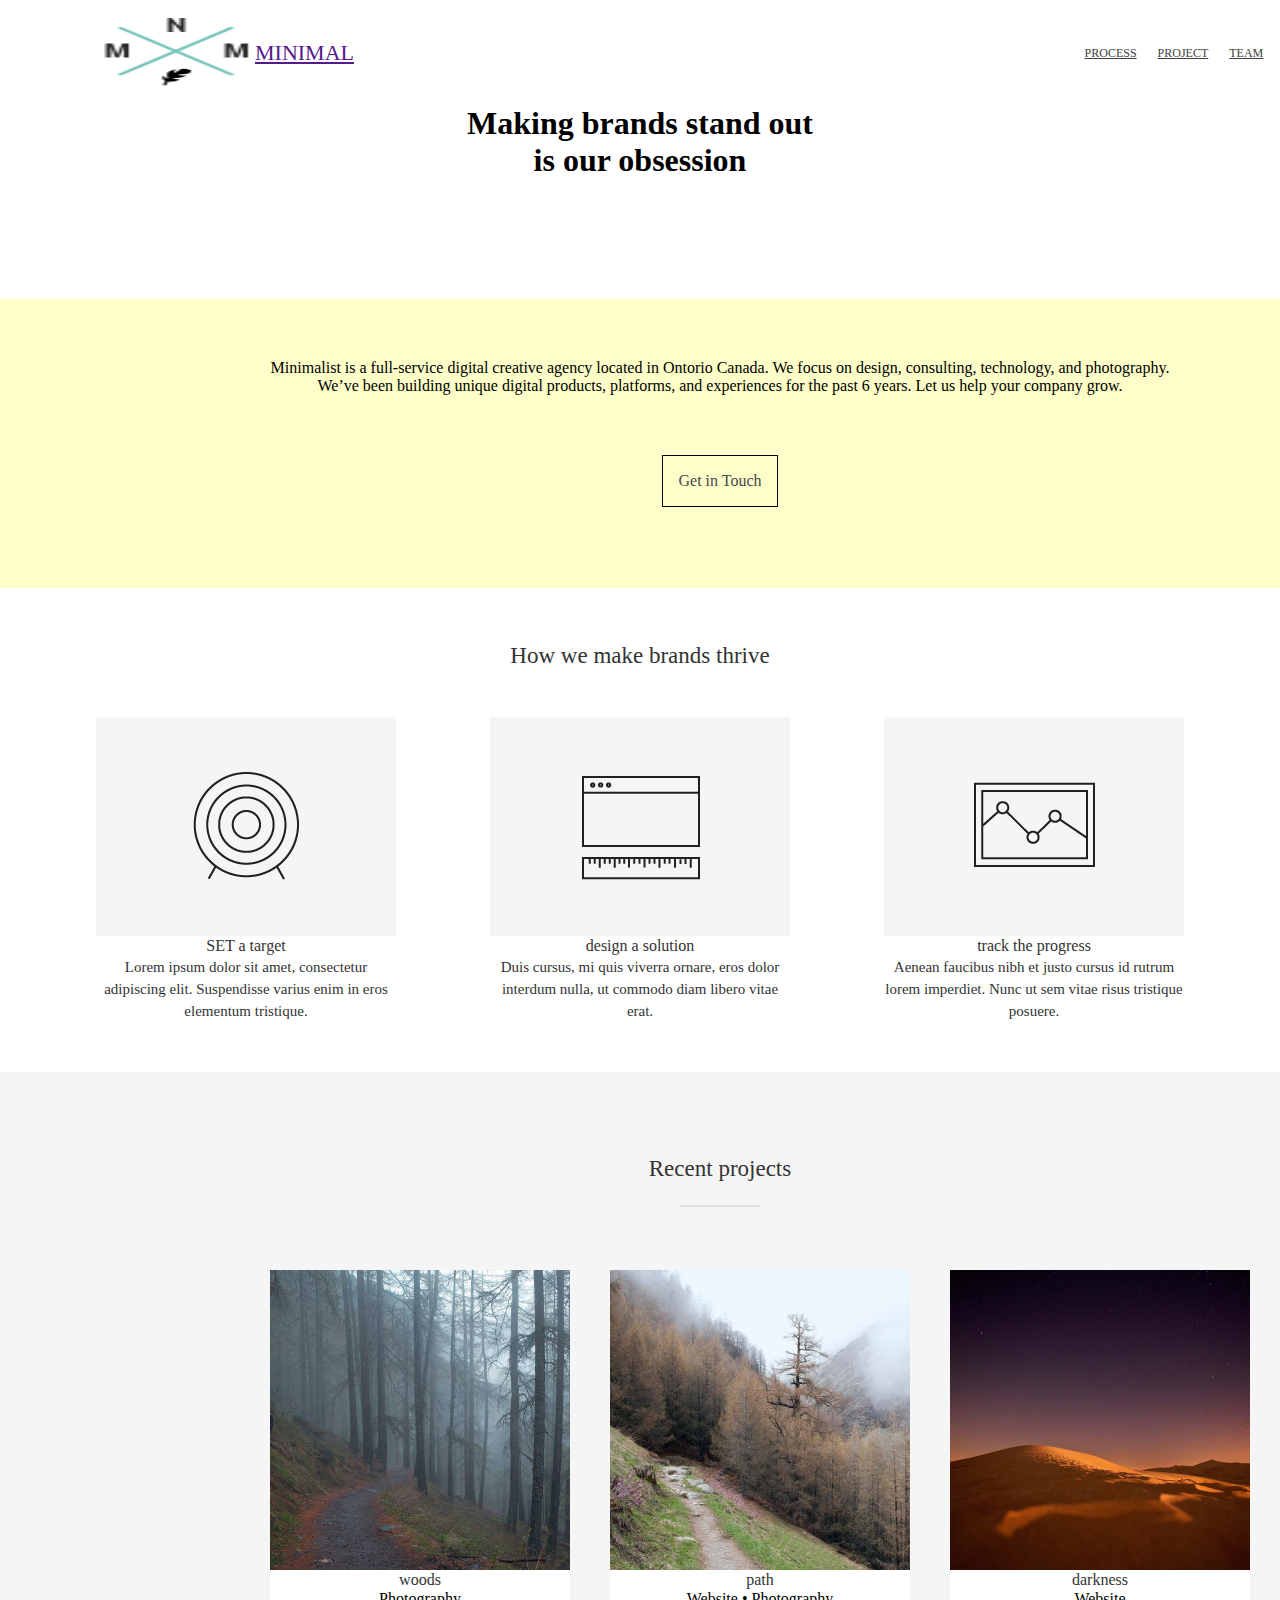
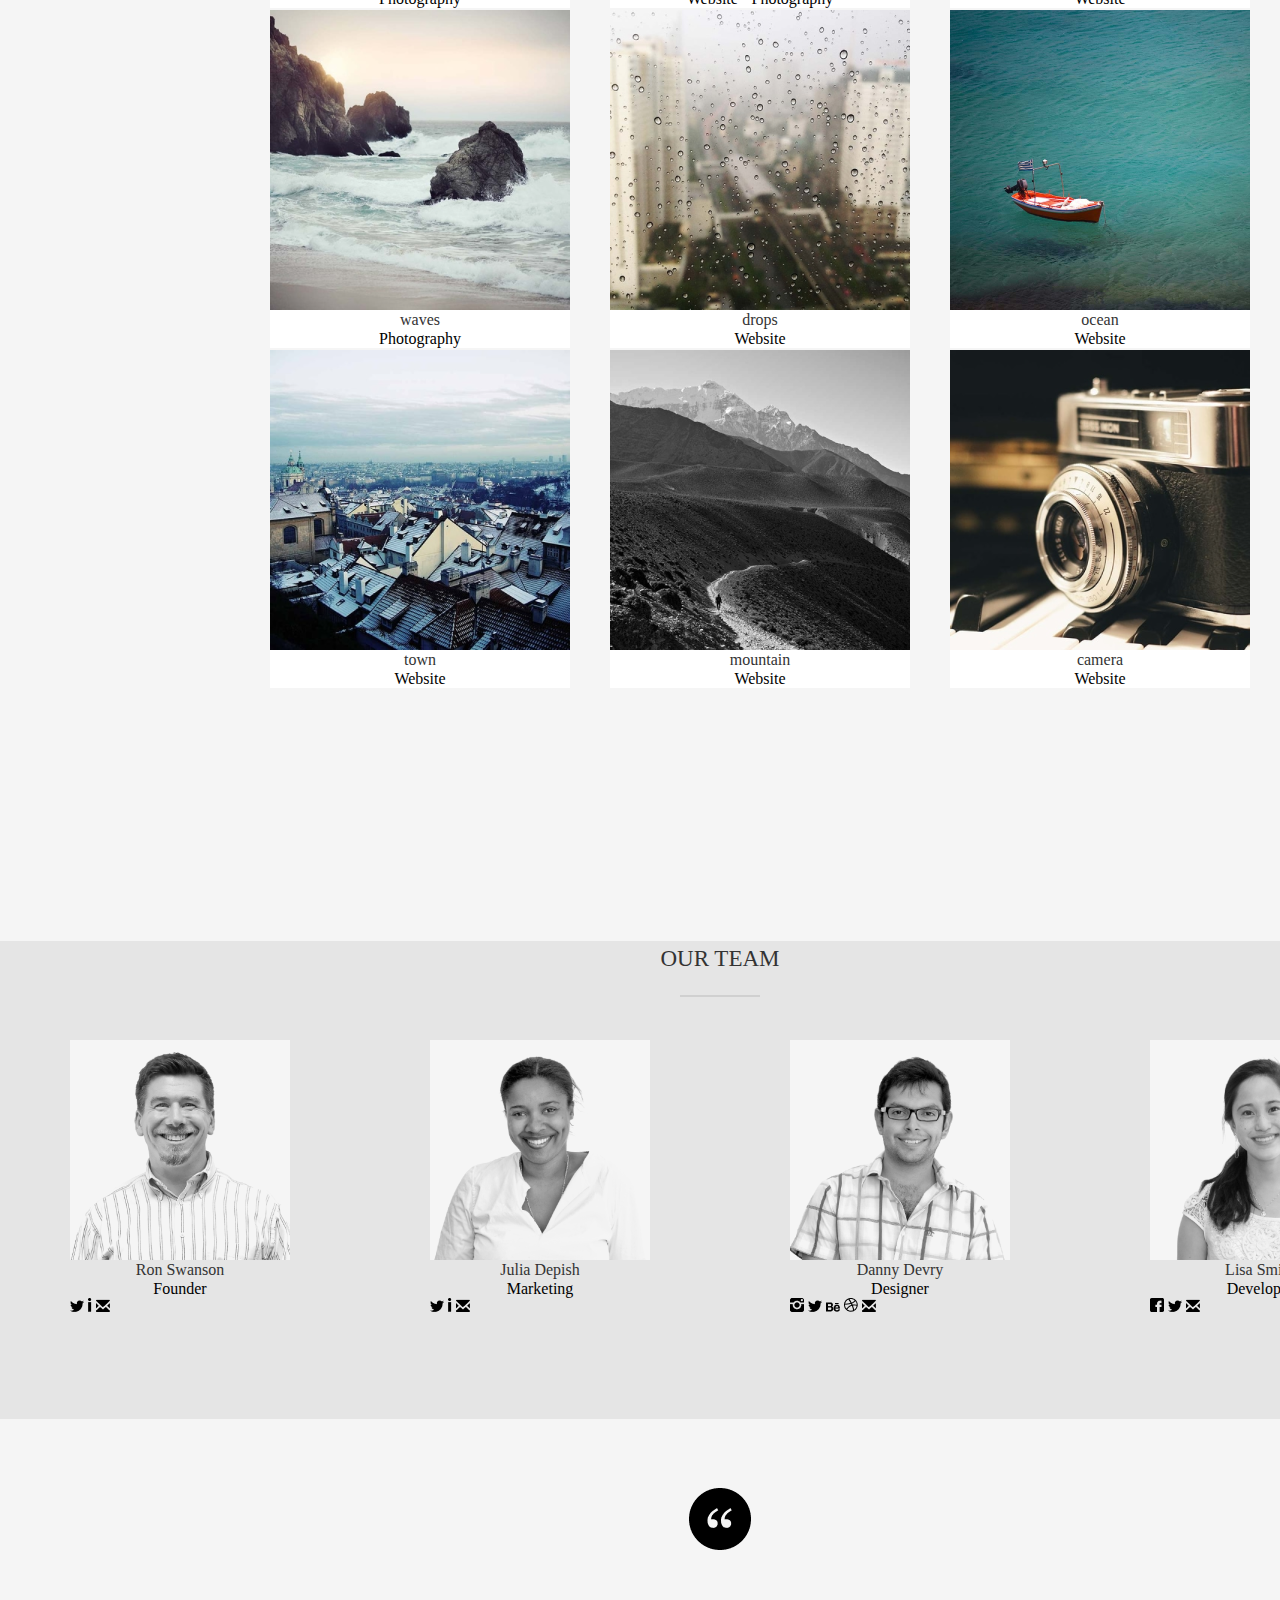
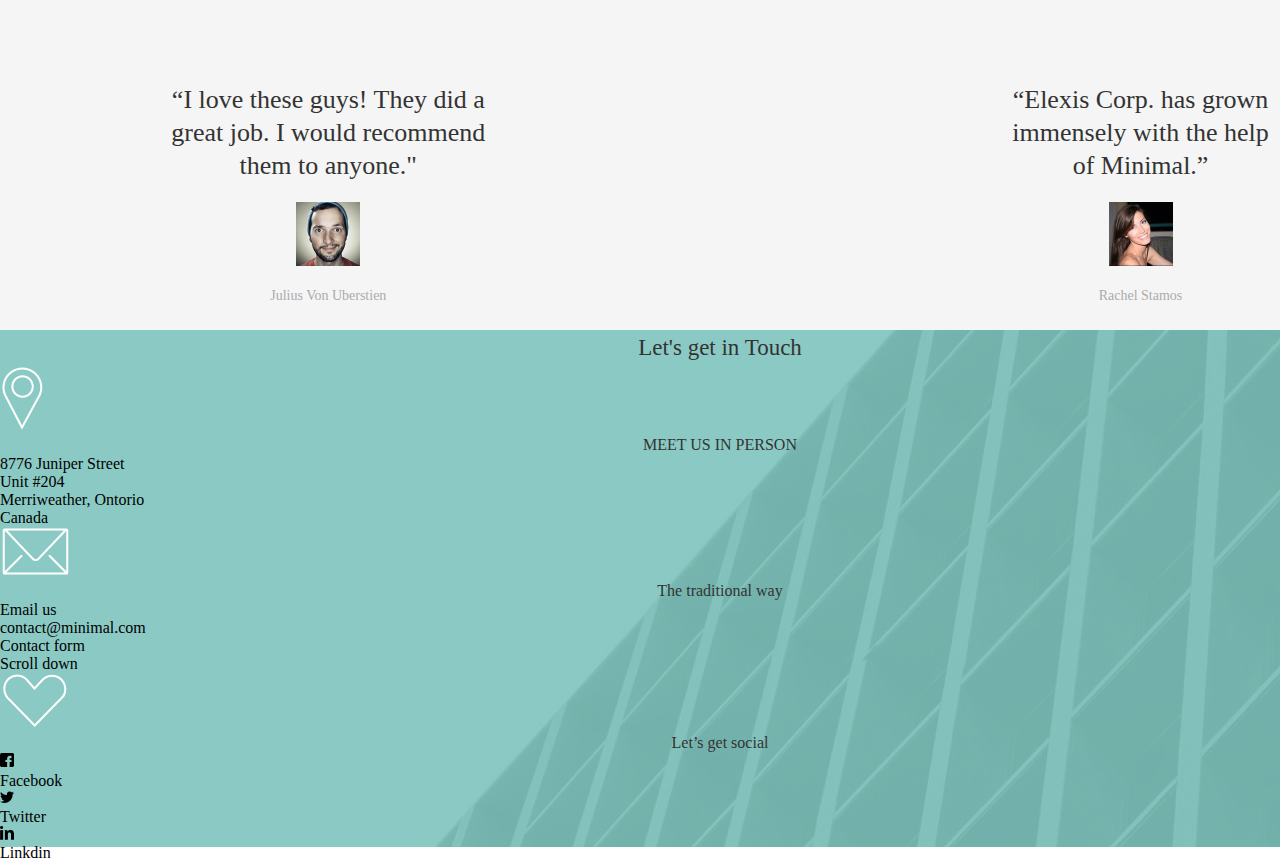
==== commit 8c1d294f: "медиа запрос" ====
--- a/index.html
+++ b/index.html
@@ -49,9 +49,10 @@
         </section> -->
         <section class="ocean">
             <div class="container">
-                <img src="img/main_pic.png" alt="ocean" class="ocean_img">
+                <!-- <img src="img/main_pic.png" alt="ocean" class="ocean_img"> -->
                 <h1 class="ocean_title">Making brands stand out
                     <br>is our obsession</h1>
+                <div class="ocean_divider"></div>
                 <div class="more">
                     Let us help your brand stand out.
                 </div>
@@ -231,18 +232,63 @@
         <section class="feedback">
             <div class="feedback_wrapper">
                 <img src="img/screen_5/icon_scr_5.png" alt="comma" class="feedback_icon">
-                <div class="feedback_item">
-                    <div class="feedback_block">
-                        <p class="feedback_text">“I love these guys! They did a great job. I would recommend them to
+                <div class="feedback_block">
+                    <div class="feedback_item">
+                        <p class="feedback_text">“I love these guys! They did a <br> great job. I would recommend <br>
+                            them to
                             anyone."</p>
                         <img src="img/screen_5/man_scr5.png" alt="man" class="feedback_photo">
                         <p class="feedback_name">Julius Von Uberstien</p>
                     </div>
                     <div class="feedback_divider"></div>
-                    <div class="feedback_block">
-                        <p class="feedback_text">“Elexis Corp. has grown immensely with the help of Minimal.”</p>
+                    <div class="feedback_item">
+                        <p class="feedback_text">“Elexis Corp. has grown <br>immensely with the help <br>of Minimal.”
+                        </p>
                         <img src="img/screen_5/woman_scr5.png" alt="woman" class="feedback_photo">
                         <p class="feedback_name">Rachel Stamos</p>
+                    </div>
+                </div>
+            </div>
+        </section>
+        <section class="contact">
+            <div class="contact_wrapper">
+                <h2 class="contact_h2">Let's get in Touch</h2>
+                <div class="contact_divider"></div>
+                <div class="contact_blocks">
+                    <div class="contact_block">
+                        <img src="img/screen_6/icon_1_scr6.png" alt="where" class="contact_icon">
+                        <h3 class="contact_name">MEET US IN PERSON</h3>
+                        <div class="contact_descr">8776 Juniper Street</div>
+                        <div class="contact_descr">Unit #204</div>
+                        <div class="contact_descr">Merriweather, Ontorio</div>
+                        <div class="contact_descr">Canada</div>
+                    </div>
+                    <div class="contact_block">
+                        <img src="img/screen_6/icon_2_scr6.png" alt="envelope" class="contact_icon">
+                        <h3 class="contact_name">The traditional way</h3>
+                        <div class="contact_descr">Email us</div>
+                        <div class="contact_descr">contact@minimal.com</div>
+                        <div class="contact_descr">Contact form</div>
+                        <div class="contact_descr">Scroll down</div>
+                    </div>
+                    <div class="contact_block">
+                        <img src="img/screen_6/icon_3_scr6.png" alt="heart" class="contact_icon">
+                        <h3 class="contact_name">Let’s get social</h3>
+                        <div class="contact_icon_block">
+                            <div class="contact_small_block">
+                                <img src="icons/contact_icon/fb.png" alt="facebook" class="contact_small_icon">
+                                <div class="contact_icon_descr">Facebook
+                                </div>
+                            </div>
+                            <div class="contact_small_block">
+                                <img src="icons/contact_icon/twitter.png" alt="twitter" class="contact_small_icon">
+                                <div class="contact_icon_descr">Twitter</div>
+                            </div>
+                            <div class="contact_small_block">
+                                <img src="icons/contact_icon/linkdin.png" alt="linkdin" class="contact_small_icon">
+                                <div class="contact_icon_descr">Linkdin</div>
+                            </div>
+                        </div>
                     </div>
                 </div>
             </div>
--- a/css/style.css
+++ b/css/style.css
@@ -30,11 +30,14 @@
 
 
 /* ------------------------------------ */
-.wrapper {
-    min-height: 100%;
-    overflow: hidden;
-    /* display: flex;
-    flex-direction: column; */
+
+@media screen (min-width) {
+    .wrapper {
+        min-height: 100%;
+        overflow: hidden;
+        /* display: flex;
+        flex-direction: column; */
+    }
 }
 
 /* ------------------------------------------- */
@@ -119,98 +122,99 @@
 
 /* ------------------------PROMO-----HEADER------------------------ */
 
-
-.ocean {
-    position: relative;
-    width: 1440px;
-    height: 391px;
-    text-align: center;
-    color: white;
-}
-
+@media screen (min-width: 499px) (max-width:1024px) {
+
+    ≈ .ocean {
+        position: relative;
+        text-align: center;
+        background: url('../img/main_pic.png') center/cover no-repeat;
+        /* background-image: url('../img/main_pic.png');
+        background-size: cover; */
+        width: 1440px;
+        height: 391px;
+        padding: 80px;
+        color: white;
+        /* height ??? убрать ???? */
+    }
+}
 
 .ocean_title {
-    position: absolute;
-    text-align: center;
+
+    text-align: center;
+    margin-top: 105px;
+}
+
+.ocean .container .ocean_divider {
+    background-color: #FFFFFF;
+    width: 80px;
+    height: 2px;
+    margin: 0 auto;
+    margin-top: 28px;
 }
 
 .more {
-    position: absolute;
     text-align: center;
     color: #FFFFFF;
-    height: 20px;
-    width: 225px;
-    left: 358px;
-    top: 172px;
-
-
-
-}
-
-h1 {
-    position: absolute;
+    margin-top: 72px;
+}
+
+/* h1 {
     color: #FFFFFF;
-    height: 195px;
-    width: 940px;
-    left: 250px;
-    top: 98px;
     border-radius: 0px;
-
-
-
-}
+} */
 
 /* --------------------YELLOW CONTAINER------------------- */
 
 .yellow {
-    position: relative;
-    display: inline-block;
+    /* position: relative; */
+    /* display: inline-block; */
+
     background-color: #FEFEC9;
     text-align: center;
     width: 1440px;
     height: 289px;
+    padding: 60px 250px;
     /* margin: 0 auto; */
 }
 
-.yellow_container {
-    position: relative;
-    display: inline-block;
-    height: 75px;
-    width: 940px;
-    left: 0px;
-    top: 0px;
-
-
-}
+/* .yellow_container { */
+/* position: relative; */
+/* display: inline-block; */
+/* height: 75px; */
+/* width: 940px; */
+
+/* } */
 
 .yellow_text {
-    position: absolute;
     font-family: Vollkorn;
     font-size: 18px;
     font-weight: 400;
     line-height: 25px;
-    letter-spacing: 0em;
-    justify-content: center;
+    margin: 60px auto;
+    /* justify-content: center;
     align-items: center;
-    text-align: center;
-    margin: 60px 250px 154px 250px;
+    text-align: center; */
+    /* margin: 60px 250px 154px 250px; */
 }
 
 .yellow_button {
-    position: absolute;
     color: #47474F;
+    background-color: #FEFEC9;
     border: 1px solid black;
     font-family: Vollkorn;
     font-size: 16px;
     font-weight: 400;
     line-height: 20px;
-    letter-spacing: 0em;
-    text-align: center;
-    justify-content: center;
-    margin: 188px 674px 81px 685px;
-}
+    padding: 15px;
+    margin-top: 60px;
+    cursor: pointer;
+    outline: none;
+}
+
+.yellow_button:hover {}
 
 /* -----------------COOPERATION----------------------- */
+@media screen(min-width:) {}
 
 .cooperation {
     min-height: 368px;
@@ -307,7 +311,7 @@
 
 /* ----------------------TEAM--------------------------- */
 .team {
-    min-height: 1469px;
+    height: 478px;
     width: 1440px;
     overflow: hidden;
     background: #E5E5E5;
@@ -352,4 +356,82 @@
     display: flex;
     flex-direction: column;
     text-align: center;
-}+}
+
+/* ------------------------------------Feedback----------------------------- */
+.feedback {
+    background: #F5F5F5;
+    width: 1440px;
+    height: 511px;
+
+}
+
+.feedback_icon {
+    width: 62px;
+    height: 62px;
+    margin: 69px;
+    margin-left: 689px;
+}
+
+.feedback_text {
+    color: #333333;
+    font-family: Vollkorn;
+    font-size: 26px;
+    font-weight: 400;
+    line-height: 33px;
+    letter-spacing: 0em;
+    text-align: center;
+
+
+}
+
+.feedback_photo {
+    height: 64px;
+    width: 64px;
+    margin-top: 20px;
+    margin-bottom: 20px;
+}
+
+.feedback_name {
+    font-family: Montserrat;
+    font-size: 14px;
+    font-weight: 400;
+    line-height: 20px;
+    letter-spacing: 0em;
+    text-align: center;
+    color: #ABABAB;
+}
+
+.feedback_divider {
+    color: #000000;
+    height: 215px;
+    width: 2px;
+
+}
+
+.feedback_block {
+    /* max-width: 338px; */
+    /* max-height: 198px; */
+    display: flex;
+    flex-direction: row;
+    justify-content: space-around;
+    padding: 40px;
+    padding-top: 30px;
+    padding: right 30px;
+    padding-bottom: 40px;
+    margin-top: 30px;
+}
+
+.feedback_item {
+    display: flex;
+    flex-direction: column;
+    justify-content: center;
+    align-items: center;
+}
+
+/* -------------------------Contact------------------------- */
+
+.contact {
+    width: 1440px;
+    height: 517px;
+    background-image: url('../img/main_pic2.png');